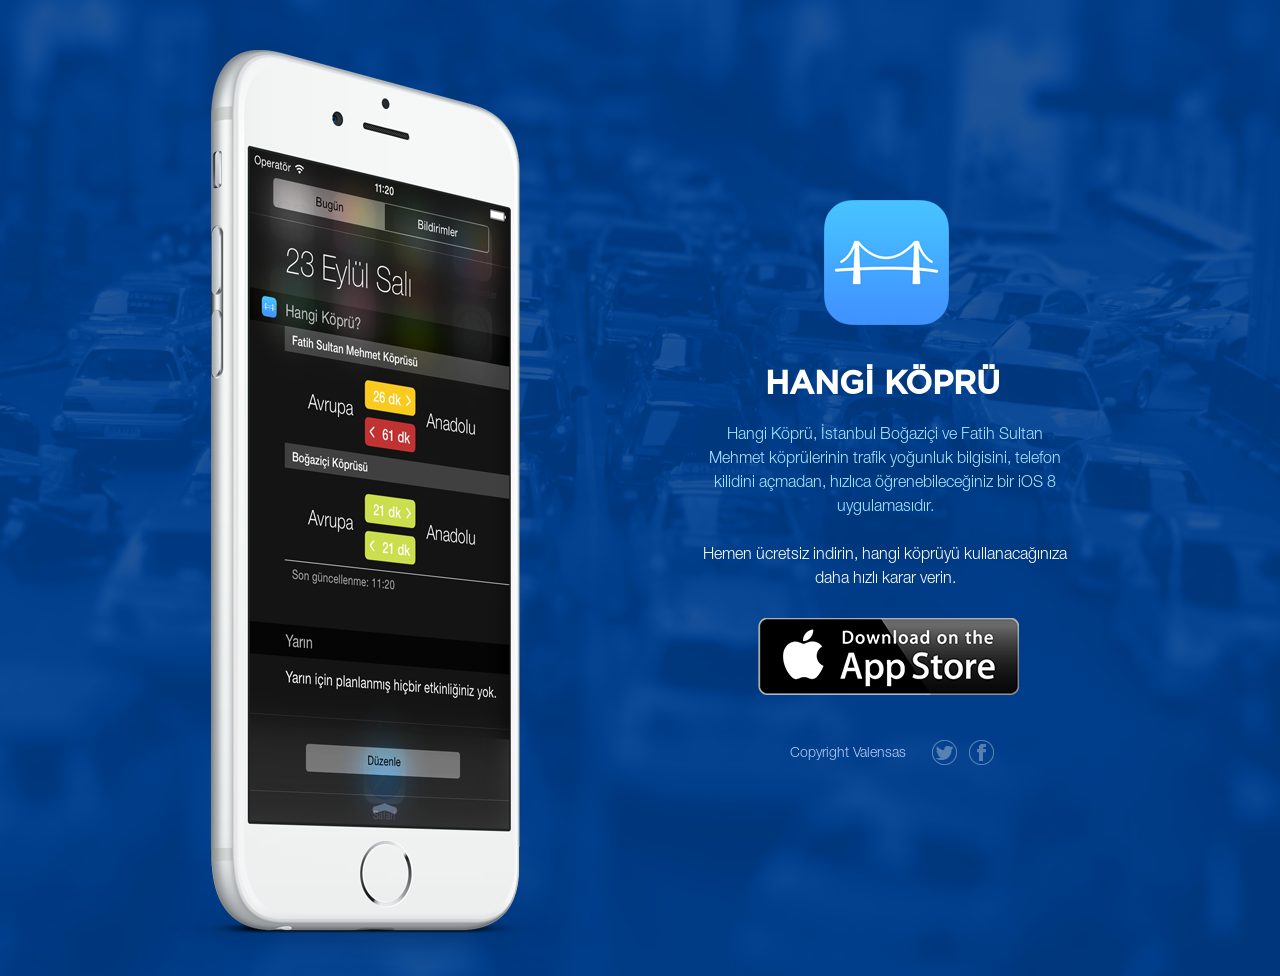
==== index.html @ fe3ed842 "first commit" ====
<html>
<head>
	<title>Hangi Köprü</title>
	<link rel="stylesheet" href="style.css">
	<meta http-equiv="content-type" content="text/html;charset=utf-8" />
</head>

<body>
	
	<div class="holder">
		<div class="left">
			<div class="phone"></div>
		</div>
		
		<div class="right">
			<div class="info">
				<div class="applogo"></div>
				<h1>HANGİ KÖPRÜ</h1>
				<p> Hangi Köprü, İstanbul Boğaziçi ve Fatih Sultan Mehmet köprülerinin trafik yoğunluk bilgisini, telefon kilidini açmadan, hızlıca öğrenebileceğiniz bir iOS 8 uygulamasıdır. <br><br><span>Hemen ücretsiz indirin, hangi köprüyü kullanacağınıza daha hızlı karar verin.</span>
				</p>
				<a target="_blank" href="https://itunes.apple.com/us/app/hangi-kopru/id915289485?mt=8"><img class="storebadge" src="img/store_badge.png"></a>
				
			</div>
			
					<div class="foobar">
			<ul>
				<li><a target="_blank" href="https://twitter.com/hangikopru"><img src="img/twitter.png"></a></li>
				<li><a target="_blank" href="https://fb.com/hangikopru"><img src="img/facebook.png"></a></li>
			</ul>
			<div class="cpy">Copyright <a target="_blank" href="http://www.valensas.com/">Valensas</a></div> 
	
		</div>
		</div>

	</div>


</body>	

</html>
---- style.css ----
/* FONTS */

@font-face {
	font-family: 'Conv_Gotham-Medium';
	src: url('fonts/Gotham-Medium.eot');
	src: local('☺'), url('fonts/Gotham-Medium.woff') format('woff'), url('fonts/Gotham-Medium.ttf') format('truetype'), url('fonts/Gotham-Medium.svg') format('svg');
	font-weight: normal;
	font-style: normal;
}


@font-face {
	font-family: 'hnlt';
	src: url('fonts/hnlt.eot');
	src: local('☺'), url('fonts/hnlt.woff') format('woff'), url('fonts/hnlt.ttf') format('truetype'), url('fonts/hnlt.svg') format('svg');
	font-weight: normal;
	font-style: normal;
}

/* GENERAL */

body {
background-color: #fff;
	margin: 0px;
		background-image: url(img/bg.png);
	background-size: cover;
	background-repeat: no-repeat;
	margin: 0px;
	overflow: hidden;
}

.holder {
	width: 1000px;
	margin: 0 auto;
	height: 876px;
}

.left {
	float: left;
	width: 500px;
	height: 100%;
		-webkit-animation-name: headerleftAnim;
    -moz-animation-name: headerleftAnim;
    -ms-animation-name: headerleftAnim;
	-o-animation-name: headerleftAnim;
	animation-name: headerleftAnim;
	-webkit-animation-fill-mode: both;
	-moz-animation-fill-mode: both;
	-ms-animation-fill-mode: both;
	-o-animation-fill-mode: both;
	animation-fill-mode: both;
	-webkit-animation-delay: 0.5s;
	-moz-animation-delay: 0.5s;
	-ms-animation-delay: 0.5s;
	-o-animation-delay: 0.5s;
	animation-delay: 0.5s;
	-webkit-animation-duration: 1.75s;
	-moz-animation-duration: 1.75s;
	-ms-animation-duration: 1.75s;
	-o-animation-duration: 1.75s;
	animation-duration: 1.75s;
	
}

@-webkit-keyframes headerleftAnim {
	0%   { opacity: 0; -webkit-transform: translateX(-100px); }
	100% { opacity: 1; -webkit-transform: translateX(0px); }
}

@-moz-keyframes headerleftAnim {
	0%   { opacity: 0; -webkit-transform: translateX(-100px); }
	100% { opacity: 1; -webkit-transform: translateX(0px); }
}

@-o-keyframes headerleftAnim {
	0%   { opacity: 0; -webkit-transform: translateX(-100px); }
	100% { opacity: 1; -webkit-transform: translateX(0px); }
}

@keyframes headerleftAnim {
	0%   { opacity: 0; -webkit-transform: translateX(-100px); }
	100% { opacity: 1; -webkit-transform: translateX(0px); }
}


.right {
	float: left;
	width: 500px;
	height: 100%;
	-webkit-animation-name: headerrightAnim;
    -moz-animation-name: headerrightAnim;
    -ms-animation-name: headerrightAnim;
	-o-animation-name: headerrightAnim;
	animation-name: headerrightAnim;
	-webkit-animation-fill-mode: both;
	-moz-animation-fill-mode: both;
	-ms-animation-fill-mode: both;
	-o-animation-fill-mode: both;
	animation-fill-mode: both;
	-webkit-animation-delay: 0.5s;
	-moz-animation-delay: 0.5s;
	-ms-animation-delay: 0.5s;
	-o-animation-delay: 0.5s;
	animation-delay: 0.5s;
	-webkit-animation-duration: 1.75s;
	-moz-animation-duration: 1.75s;
	-ms-animation-duration: 1.75s;
	-o-animation-duration: 1.75s;
	animation-duration: 1.75s;
	
}

@-webkit-keyframes headerrightAnim {
	0%   { opacity: 0; -webkit-transform: translateX(100px); }
	100% { opacity: 1; -webkit-transform: translateX(0px); }
}

@-moz-keyframes headerrightAnim {
	0%   { opacity: 0; -webkit-transform: translateX(100px); }
	100% { opacity: 1; -webkit-transform: translateX(0px); }
}

@-o-keyframes headerrightAnim {
	0%   { opacity: 0; -webkit-transform: translateX(100px); }
	100% { opacity: 1; -webkit-transform: translateX(0px); }
}

@keyframes headerrightAnim {
	0%   { opacity: 0; -webkit-transform: translateX(100px); }
	100% { opacity: 1; -webkit-transform: translateX(0px); }
}


.phone {
	background-image: url(img/phone.png);
		background-repeat: no-repeat;

	margin-top: 50px;
	width: 462px;
	height: 926px;
}

.info {
	width: 500px;
	height: 470px;
	margin-top: 90px;
}

.applogo {
	background-image: url(img/app_icon.png);
	background-repeat: no-repeat;
	width: 125px;
	height: 125px;
	margin-left: 184px;
	
}


/* INFO */

h1 {
	color: #fff;
	margin-left: 125px;
	margin-top: 40px;
	font-family: "Conv_Gotham-Medium"; 
	font-size: 32px;
}

p {
	font-size: 16px;
	color: #a8e2ff;
	font-family: "hnlt";
	line-height: 24px;
	text-align: center;
	width: 370px;
	margin-left: 60px;	
}
span{
	color: #fff;
}


.storebadge {
	margin-left: 118px;
	margin-top: 10px;
 }

/* FOOTER */



.foobar a {color: #C7DBFF ;
	text-decoration: none;}

.foobar a:hover {color: #fff;}


.cpy {
	font-size: 14px;
	color: #C7DBFF;
	margin-top: 48px;
	opacity: 0.9;
	font-family: "hnlt";
	height: 50px;
	font: 18px;
	margin-right: -30px;
	width: 120px;
	float: right;
}

.foobar {
	float: right;
	margin: 28px 140px 10px 10px;
		}

ul {
	float: right;
	width: 100px;
	margin-right: -20px;
	margin-top: 42px;
 }

ul li {float: left;
margin-left: 12px;
width: 25px;
	opacity: 0.6;
height: 25px;
display: inline;}

ul li:hover { 	opacity: 1.0;
	
	-webkit-transition: all 500ms cubic-bezier(0.630, 0.195, 0.890, 0.395); 
   -moz-transition: all 500ms cubic-bezier(0.630, 0.195, 0.890, 0.395); 
     -o-transition: all 500ms cubic-bezier(0.630, 0.195, 0.890, 0.395); 
        transition: all 500ms cubic-bezier(0.630, 0.195, 0.890, 0.395); /* custom */

-webkit-transition-timing-function: cubic-bezier(0.630, 0.195, 0.890, 0.395); 
   -moz-transition-timing-function: cubic-bezier(0.630, 0.195, 0.890, 0.395); 
     -o-transition-timing-function: cubic-bezier(0.630, 0.195, 0.890, 0.395); 
        transition-timing-function: cubic-bezier(0.630, 0.195, 0.890, 0.395); /* custom */
 }


@media screen and (min-height: 700px) {
	
body {overflow: hidden;}
.info {

	margin-top: 200px;
}

}
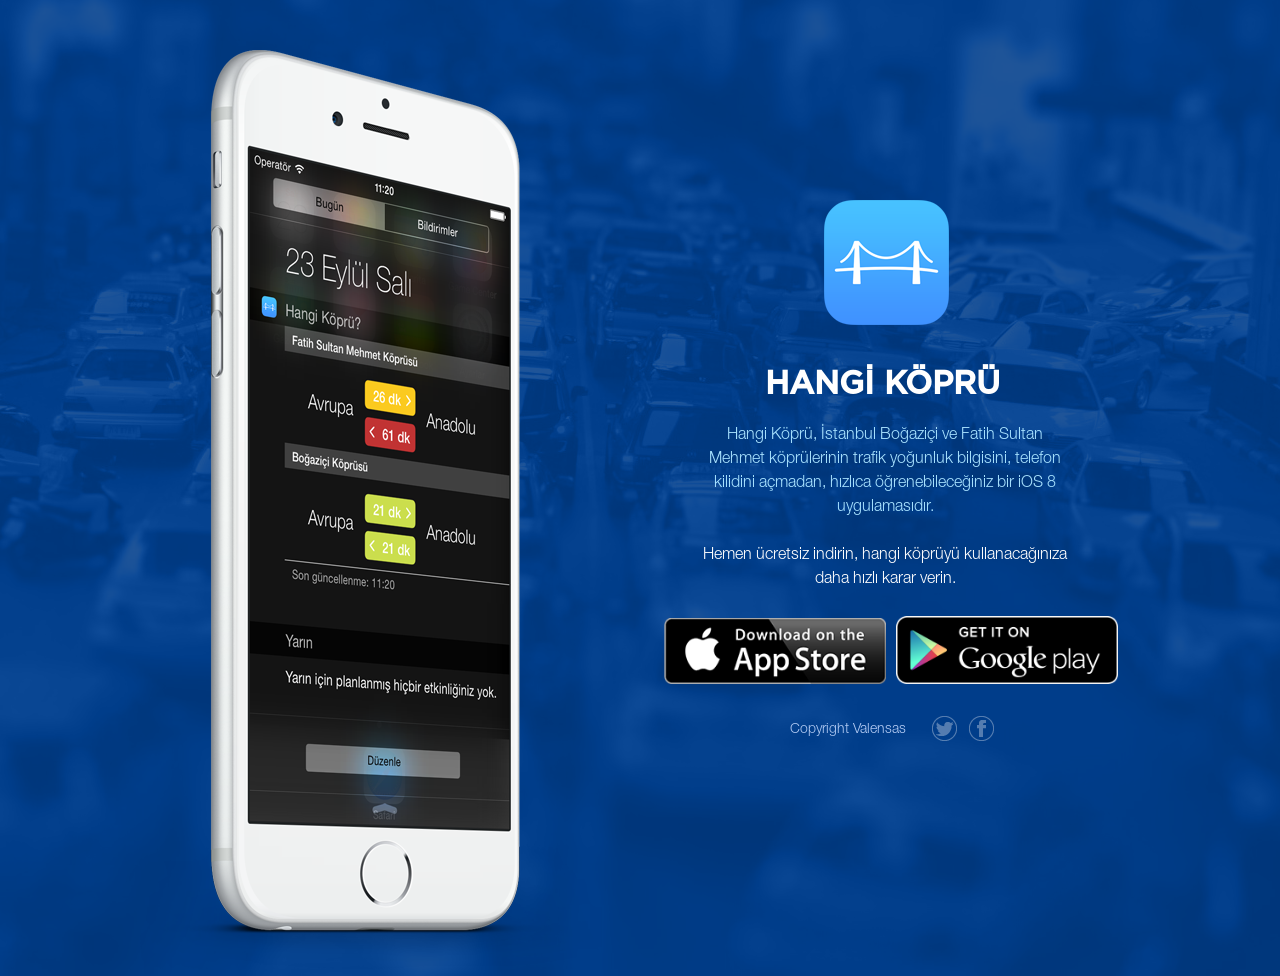
==== commit c1aff720: "play store link added" ====
--- a/index.html
+++ b/index.html
@@ -3,6 +3,8 @@
 	<title>Hangi Köprü</title>
 	<link rel="stylesheet" href="style.css">
 	<meta http-equiv="content-type" content="text/html;charset=utf-8" />
+	<meta itemprop="name" content="Hangi Köprü">
+	<meta itemprop="description" content="Hangi Köprü, İstanbul Boğaziçi ve Fatih Sultan Mehmet köprülerinin trafik yoğunluk bilgisini, telefon kilidini açmadan, hızlıca öğrenebileceğiniz bir iOS 8 uygulamasıdır.">
 </head>
 
 <body>
@@ -18,14 +20,17 @@
 				<h1>HANGİ KÖPRÜ</h1>
 				<p> Hangi Köprü, İstanbul Boğaziçi ve Fatih Sultan Mehmet köprülerinin trafik yoğunluk bilgisini, telefon kilidini açmadan, hızlıca öğrenebileceğiniz bir iOS 8 uygulamasıdır. <br><br><span>Hemen ücretsiz indirin, hangi köprüyü kullanacağınıza daha hızlı karar verin.</span>
 				</p>
-				<a target="_blank" href="https://itunes.apple.com/us/app/hangi-kopru/id915289485?mt=8"><img class="storebadge" src="img/store_badge.png"></a>
+				<a target="_blank" href="https://itunes.apple.com/app/hangi-kopru/id915289485?mt=8"><img class="storebadge" src="img/store_badge.png"></a><a href="https://play.google.com/store/apps/details?id=com.valensas.hangikopru.app">
+  <img class="playstore" alt="Android app on Google Play"
+       src="img/playstore_badge.png" />
+</a>
 				
 			</div>
 			
 					<div class="foobar">
 			<ul>
 				<li><a target="_blank" href="https://twitter.com/hangikopru"><img src="img/twitter.png"></a></li>
-				<li><a target="_blank" href="https://fb.com/hangikopru"><img src="img/facebook.png"></a></li>
+				<li><a target="_blank" href="http://facebook.com/istanbulhangikopru"><img src="img/facebook.png"></a></li>
 			</ul>
 			<div class="cpy">Copyright <a target="_blank" href="http://www.valensas.com/">Valensas</a></div> 
 	
--- a/style.css
+++ b/style.css
@@ -181,8 +181,11 @@
 
 
 .storebadge {
-	margin-left: 118px;
+	margin-left: 24px;
 	margin-top: 10px;
+	margin-right: 10px;
+	float: left;
+	width: 222px;
  }
 
 /* FOOTER */
@@ -194,11 +197,14 @@
 
 .foobar a:hover {color: #fff;}
 
+.playstore {float: left;
+margin-top: 8px;
+width: 222px;}
 
 .cpy {
 	font-size: 14px;
 	color: #C7DBFF;
-	margin-top: 48px;
+	margin-top: 38px;
 	opacity: 0.9;
 	font-family: "hnlt";
 	height: 50px;
@@ -210,14 +216,14 @@
 
 .foobar {
 	float: right;
-	margin: 28px 140px 10px 10px;
+	margin: 0px 140px 10px 10px;
 		}
 
 ul {
-	float: right;
-	width: 100px;
-	margin-right: -20px;
-	margin-top: 42px;
+float: right;
+width: 100px;
+margin-right: -20px;
+margin-top: 32px;
  }
 
 ul li {float: left;
